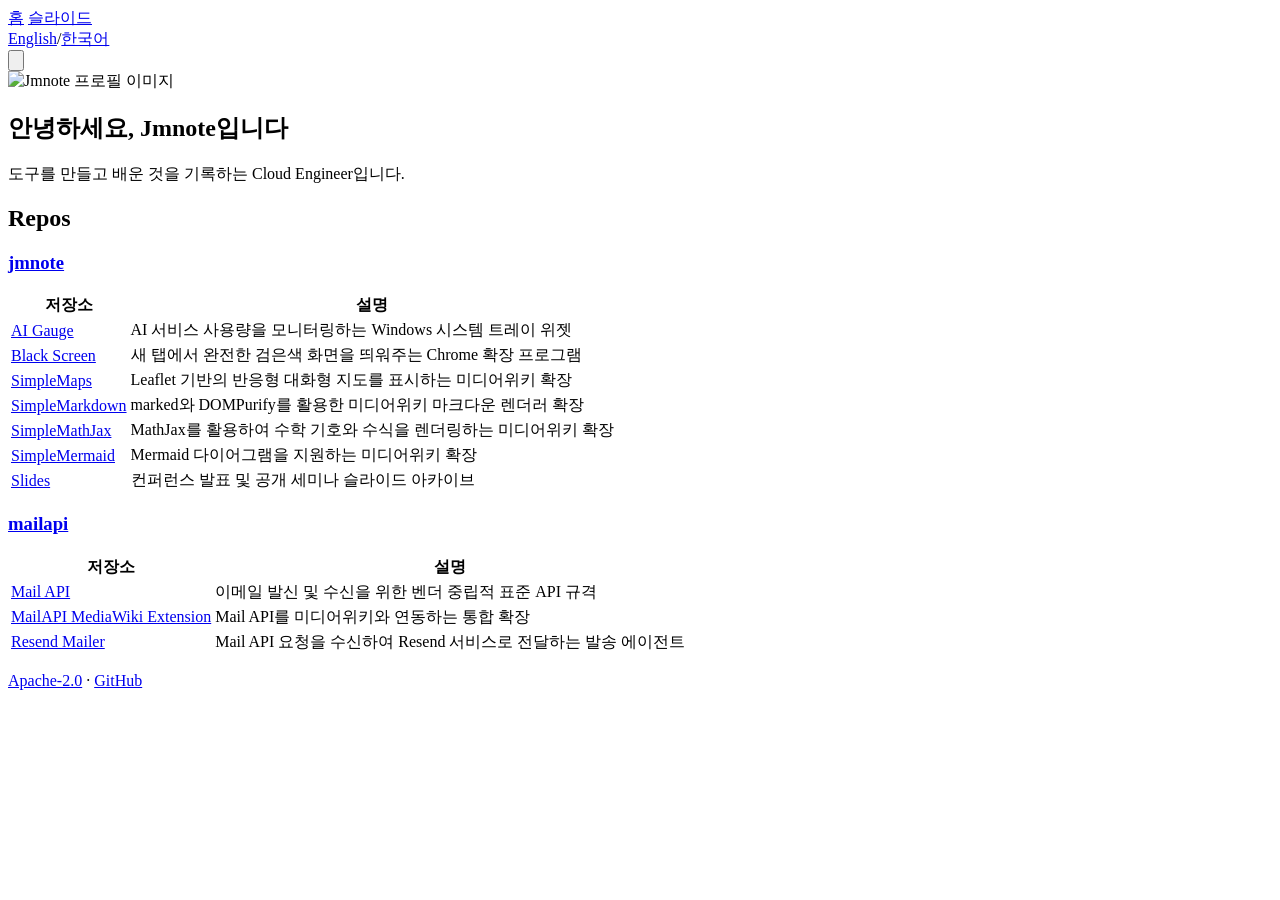
==== ko/index.html @ 0d09fe23 "Support preferred language selection" ====
<!DOCTYPE html>
<html lang="ko"><head><meta charset="utf-8"><title>Jmnote</title>
<link rel="canonical" href="https://jmnote.com/?lang=ko">
<script>const target = new URL(location.href); target.pathname = '/'; target.searchParams.set('lang', 'ko'); location.replace(target.href);</script>
</head><body><a href="/?lang=ko">한국어 홈페이지</a></body></html>
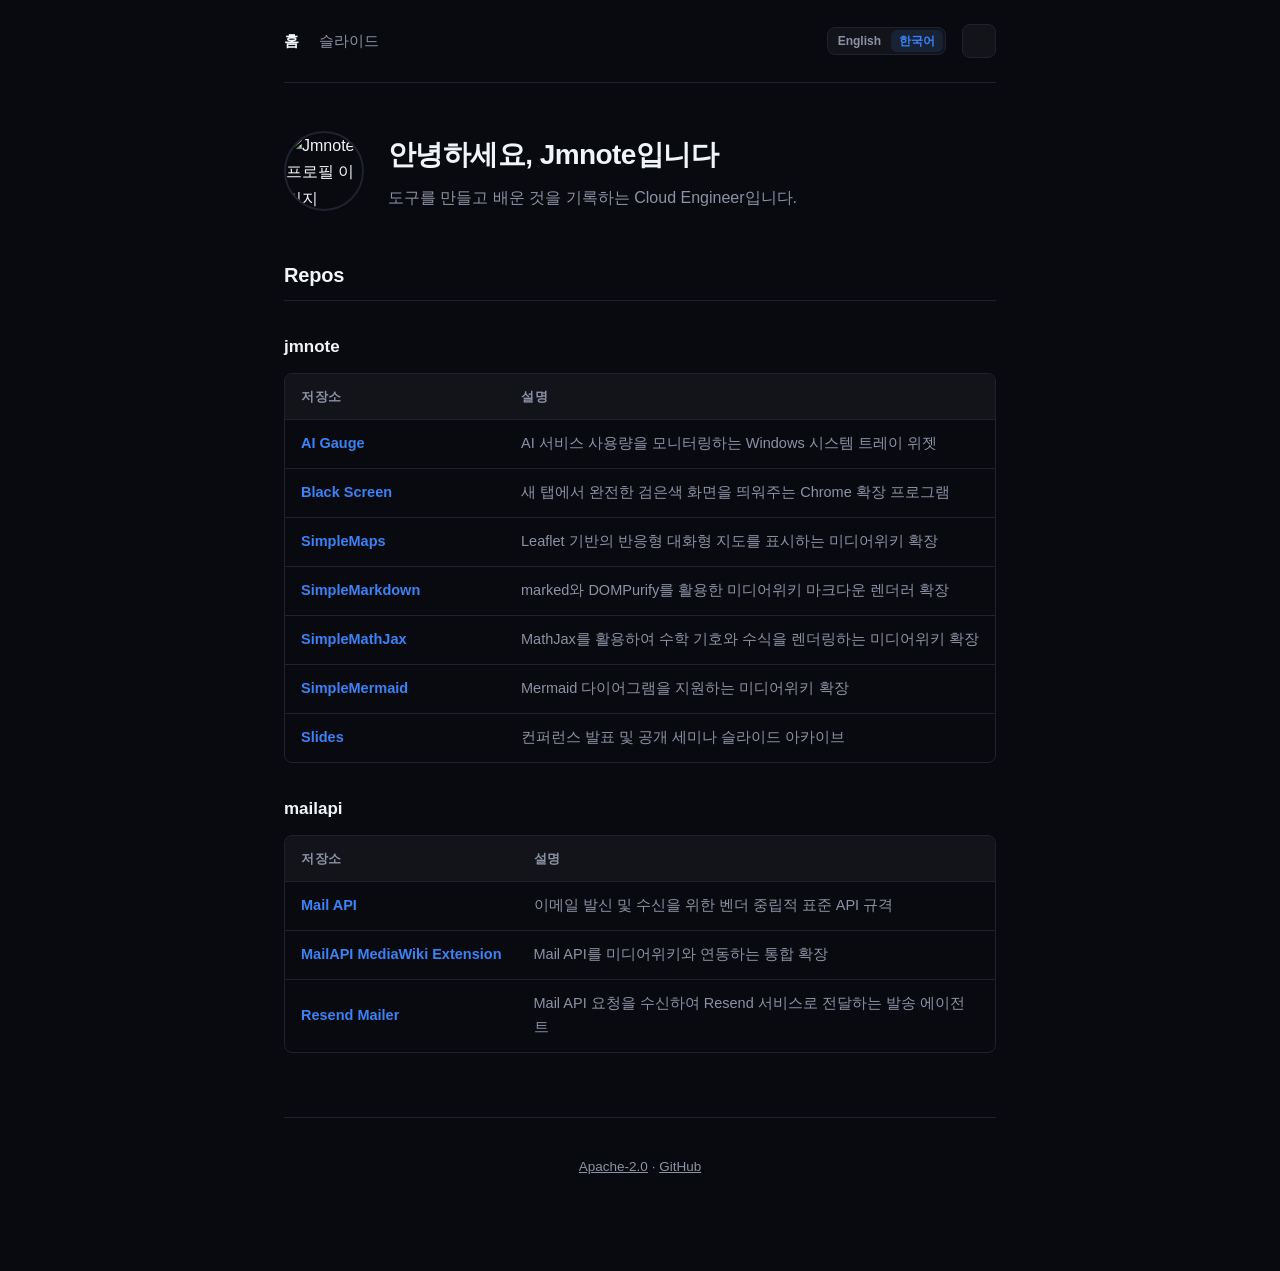
==== commit 372f34e7: "Address language selection review" ====
--- a/ko/index.html
+++ b/ko/index.html
@@ -1,5 +1,6 @@
 <!DOCTYPE html>
 <html lang="ko"><head><meta charset="utf-8"><title>Jmnote</title>
+<meta http-equiv="refresh" content="0;url=/?lang=ko">
 <link rel="canonical" href="https://jmnote.com/?lang=ko">
 <script>const target = new URL(location.href); target.pathname = '/'; target.searchParams.set('lang', 'ko'); location.replace(target.href);</script>
 </head><body><a href="/?lang=ko">한국어 홈페이지</a></body></html>
